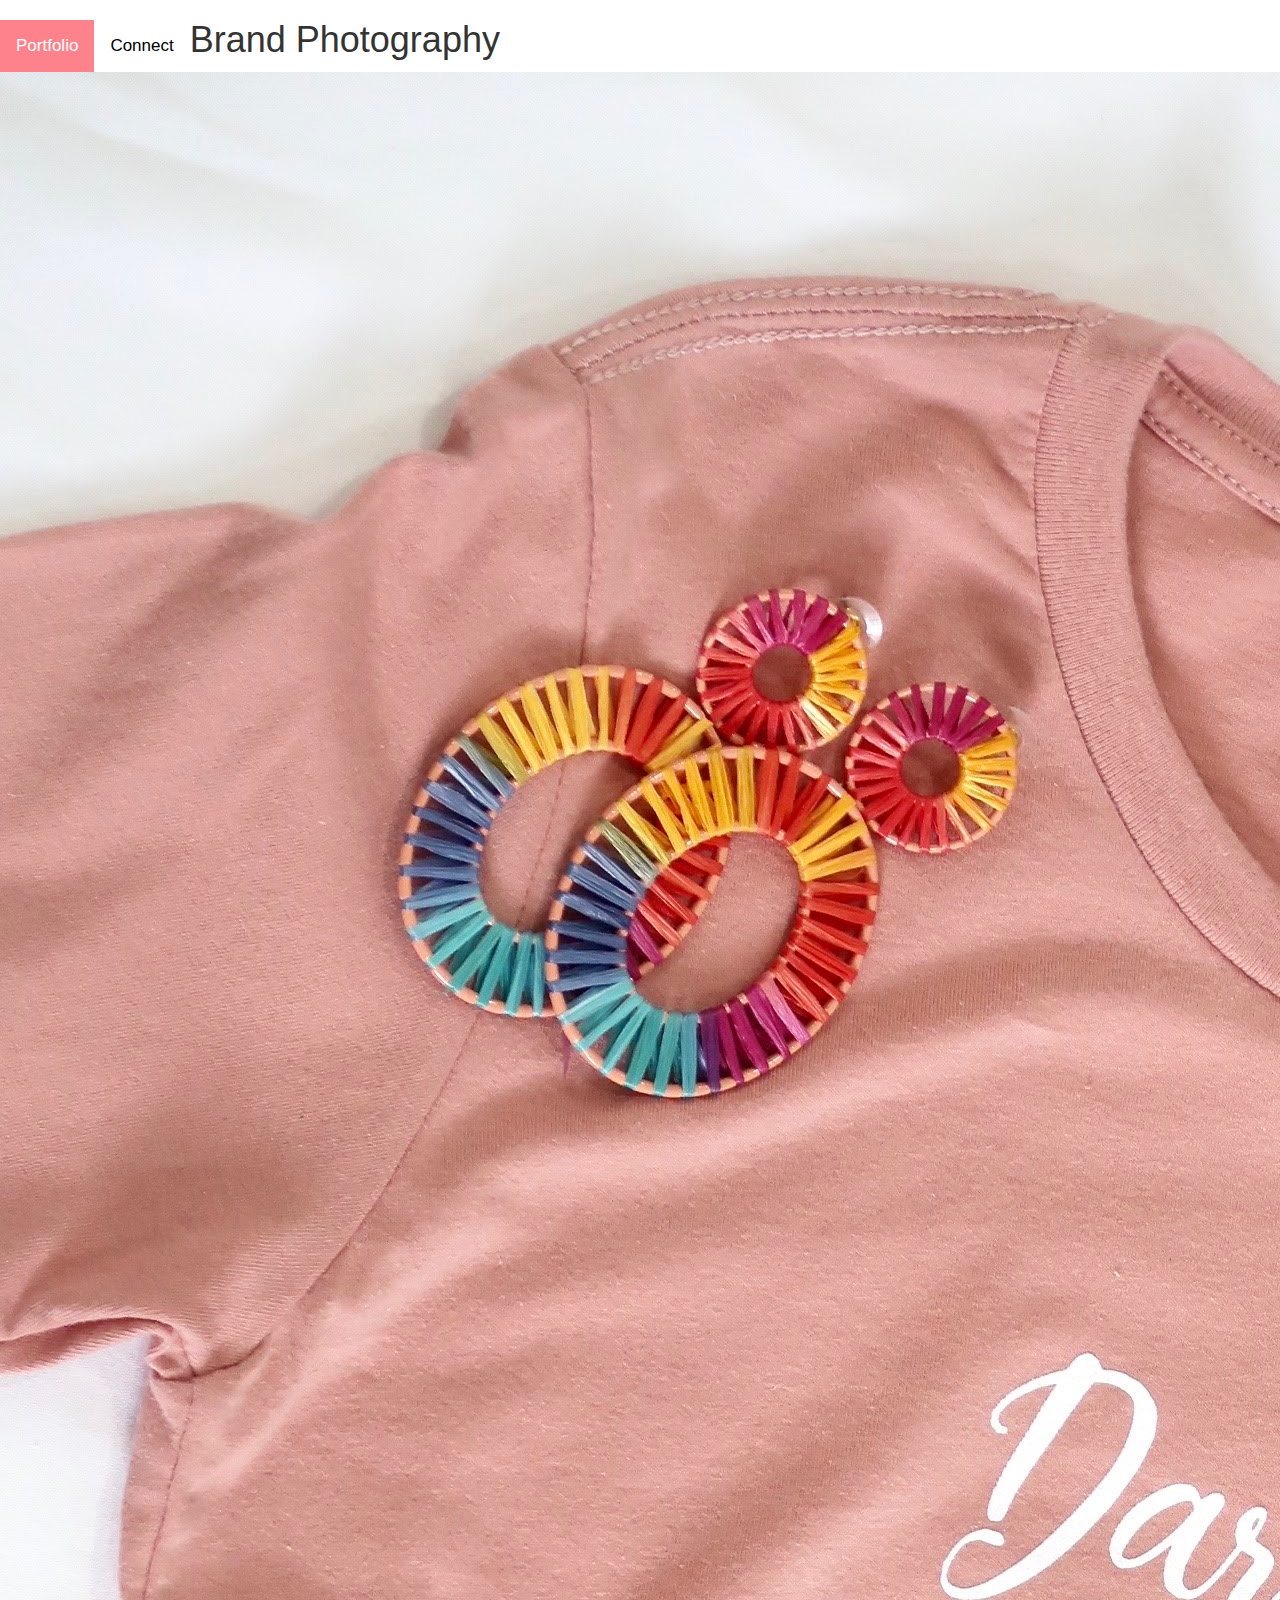
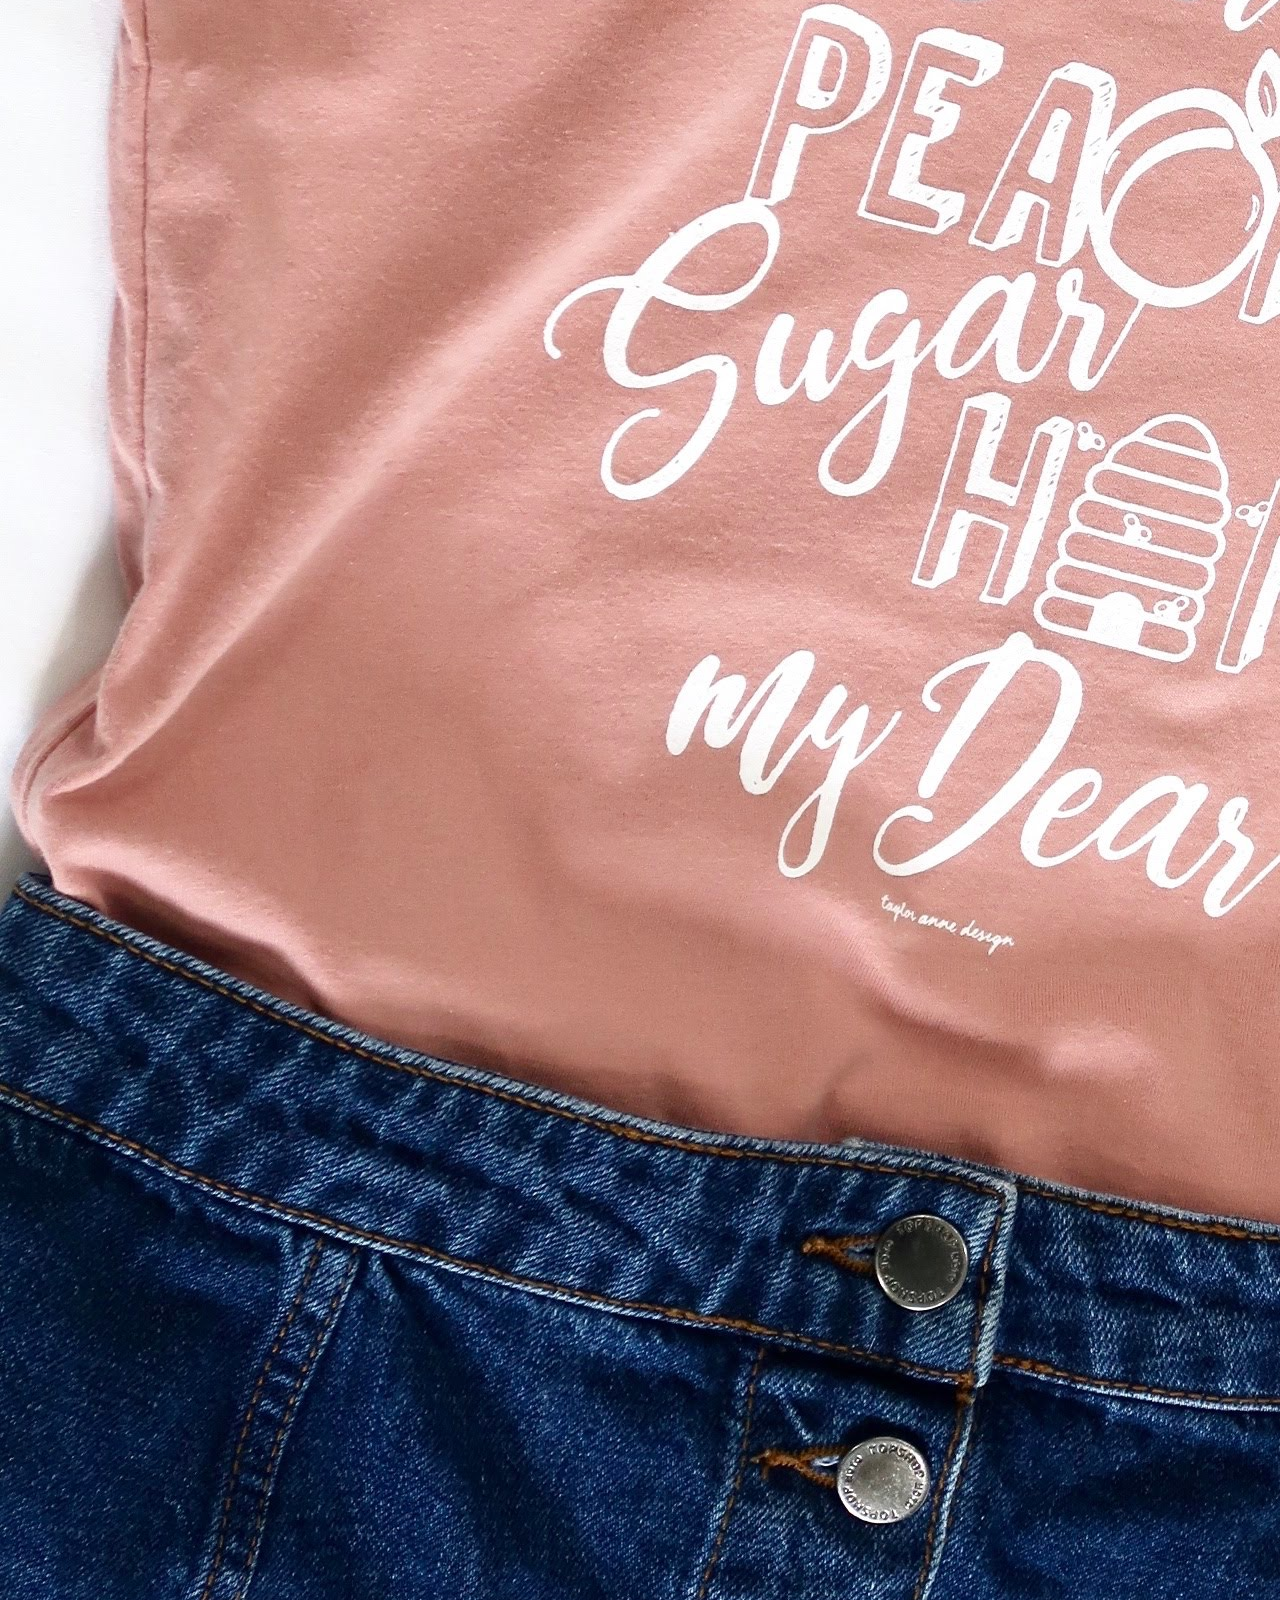
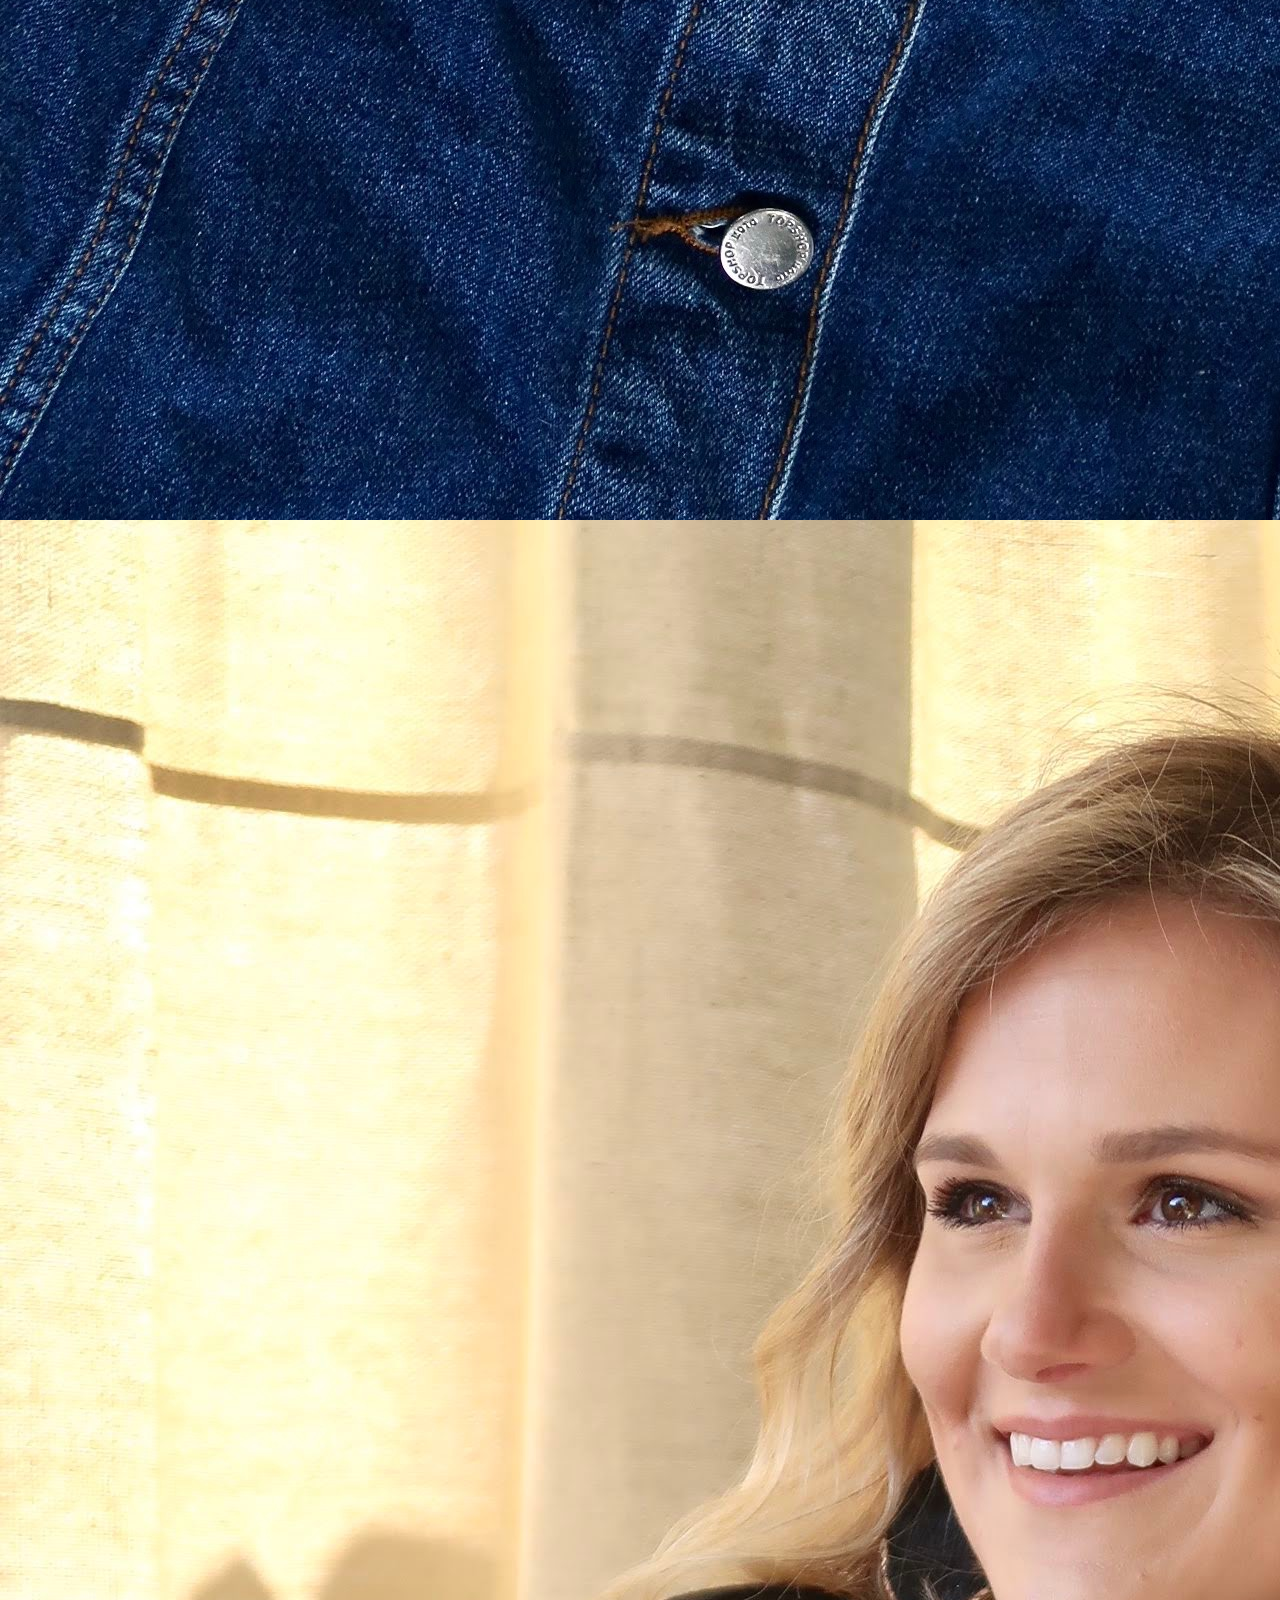
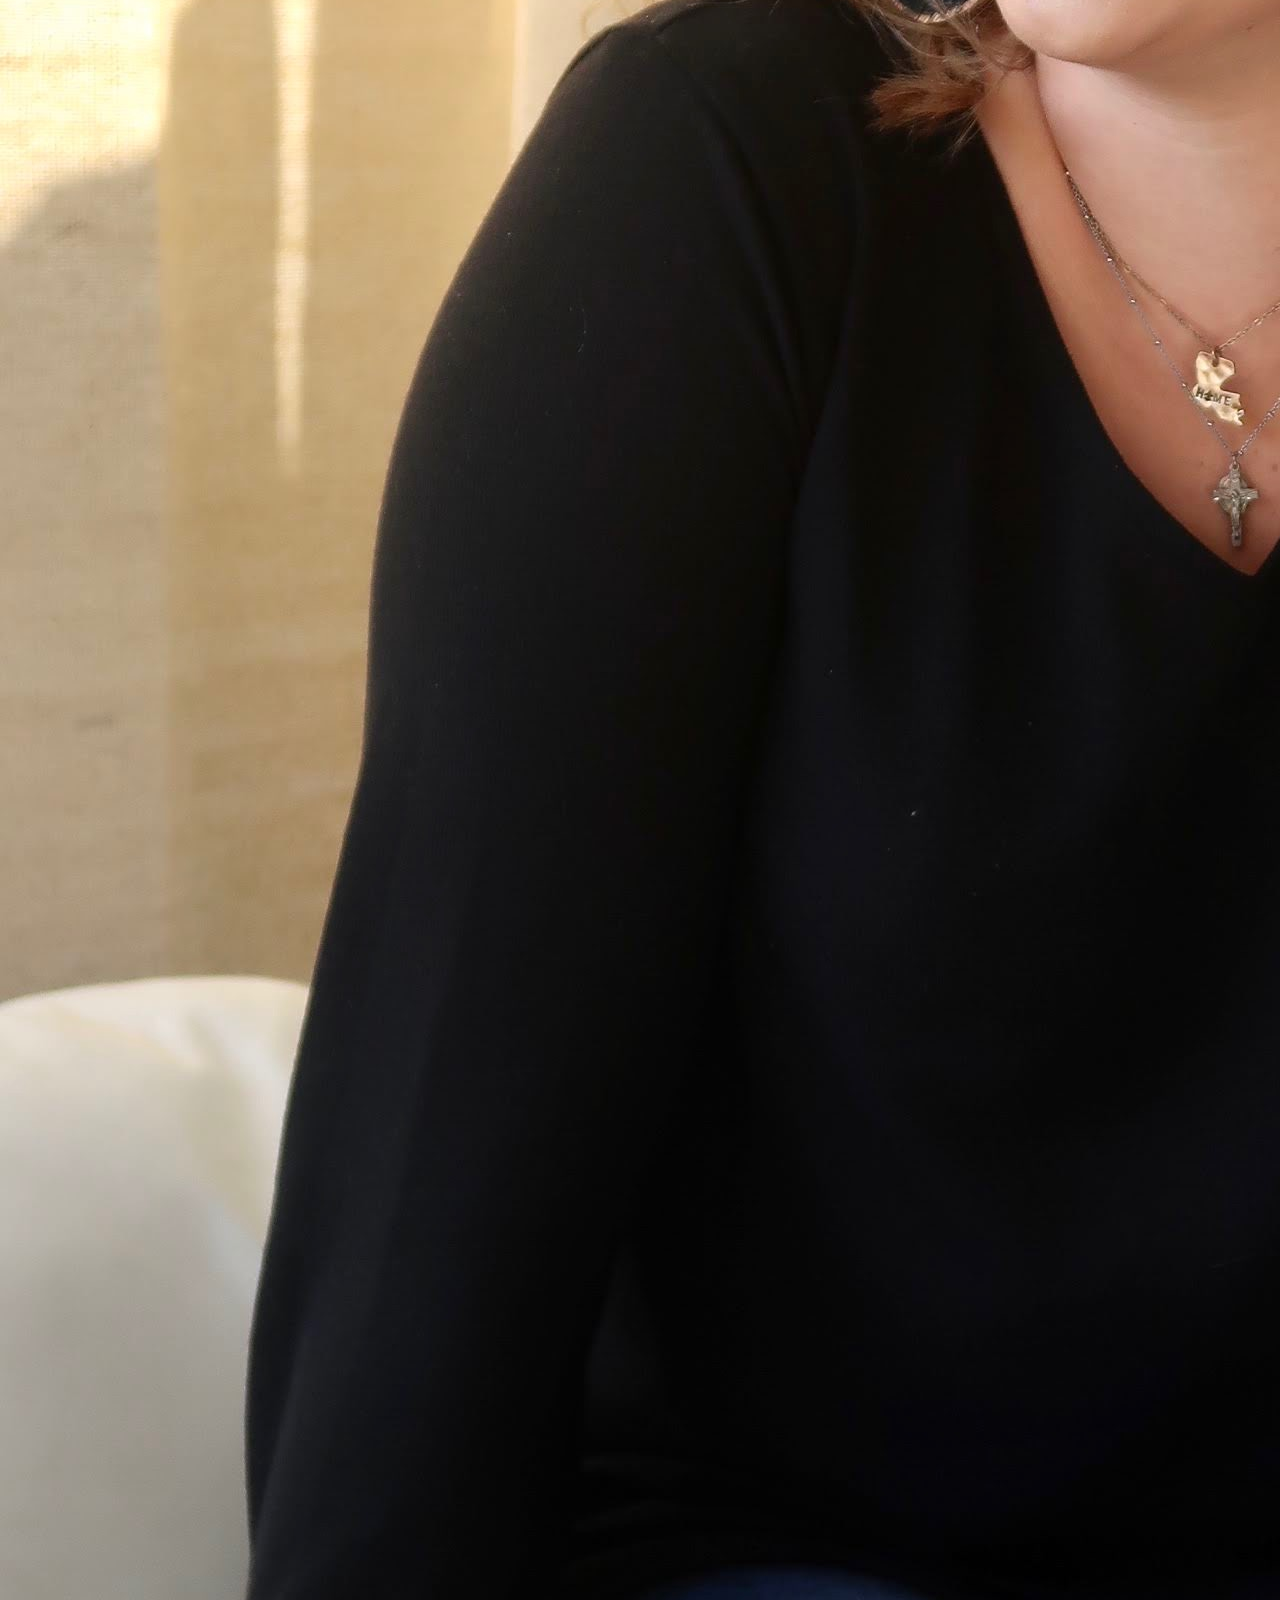
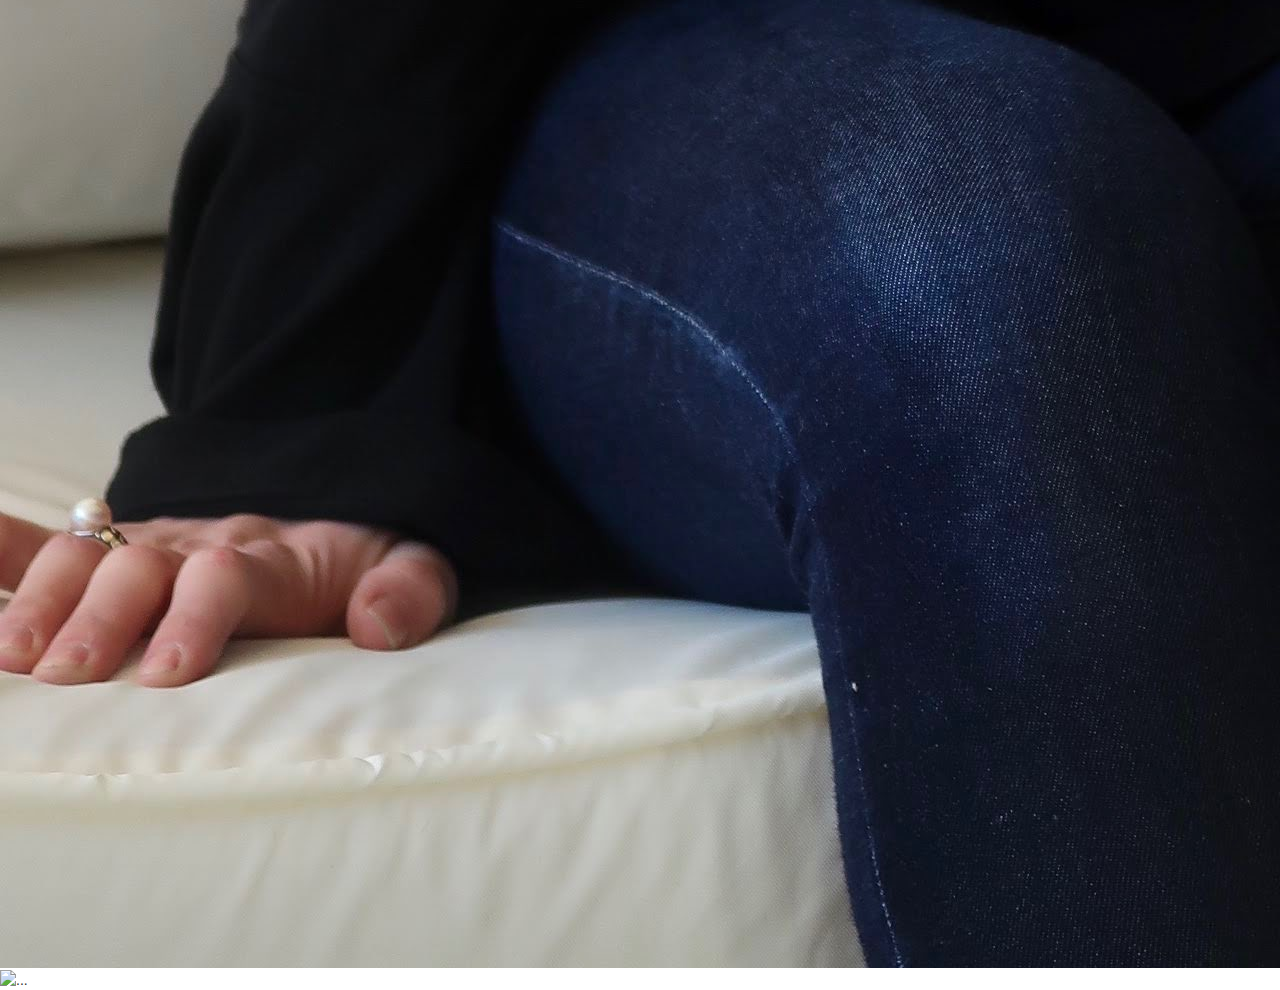
==== brandphoto.html @ 66addbc8 "initial dump" ====
<!DOCTYPE html> 
<html> 
<head> 
	<title> Brand Photography </title>

	<link rel="stylesheet" href="https://maxcdn.bootstrapcdn.com/bootstrap/3.3.7/css/bootstrap.min.css">
<link href="style.css" rel= "stylesheet"> 
<link href="https://fonts.googleapis.com/css?family=Merriweather&display=swap" rel="stylesheet">
<link href="https://fonts.googleapis.com/css?family=Source+Sans+Pro&display=swap" rel="stylesheet">
 
 <link rel="stylesheet" type="text/css" href="style.css">

 	<div class="topnav"> 
  <a class="active" href="index.html">Portfolio</a>
  <a href="contact.html"> Connect</a>
   <!-- <a href="about.html">About</a>-->
</div>
	
	</head>

	<body> 
		<h1> Brand Photography </h1>

	<div class="active" id="carouselExampleFade" class="carousel slide carousel-fade" data-ride="carousel-fade">
  <div class="carousel-inner">
    <div class="carousel-item active">
      <img src="assets/peachtea.jpeg" class="d-block w-100" alt="...">
    </div>
    <div class="carousel-item">
      <img src="assets/tadportrait.jpeg" class="d-block w-100" alt="...">
    </div>
    <div class="carousel-item">
      <img src="..." class="d-block w-100" alt="...">
    </div>
  </div>

  <a class="carousel-control-prev" href="#carouselExampleFade" role="button" data-slide="prev">
    <span class="carousel-control-prev-icon" aria-hidden="true"></span>
    <span class="sr-only">Previous</span>
  </a>
  <a class="carousel-control-next" href="#carouselExampleFade" role="button" data-slide="next">
    <span class="carousel-control-next-icon" aria-hidden="true"></span>
    <span class="sr-only">Next</span>
  </a>
</div>


 <!-- jQuery (necessary for Bootstrap's JavaScript plugins) -->
    <script src="https://ajax.googleapis.com/ajax/libs/jquery/1.11.2/jquery.min.js"></script>
    <!-- Include all compiled plugins (below), or include individual files as needed -->
    <script src="https://maxcdn.bootstrapcdn.com/bootstrap/3.3.2/js/bootstrap.min.js"></script>

</body>
	</html>
---- style.css ----
<link rel="stylesheet" href="https://stackpath.bootstrapcdn.com/bootstrap/4.3.1/css/bootstrap.min.css" integrity="sha384-ggOyR0iXCbMQv3Xipma34MD+dH/1fQ784/j6cY/iJTQUOhcWr7x9JvoRxT2MZw1T" crossorigin="anonymous">

/* Add a black background color to the top navigation */
.topnav {
  background-color: #333;
  overflow: hidden;
}

/* Style the links inside the navigation bar */
.topnav a {
  float: left;
  color:black;
  text-align: center;
  padding: 14px 16px;
  text-decoration: none;
  font-size: 17px;
}

/* Change the color of links on hover */
.topnav a:hover {
  background-color: #ddd;
  color: #FE827C;

}

/* Add a color to the active/current link */
.topnav a.active {
  background-color: #FE828C;
  color: white;
}

#title {
	text-align: left; 
	color: #FE828C;

}

}
h1 {
	font-family: 'Merriweather', 'serif';
	text-align: left;
	
	 }

h2 {
	font-family: 'Merriweather', 'serif';
	text-align: left;
	padding-bottom: 5px;
	text-align left;
	
	 
}

h3 { 
	font-family: 'Source Sans Pro', sans-serif;
	font-size: 20px;
	
 }

h4 {
	font-family: 'Merriweather', 'serif';
	font-size:15px;
	
}


h5 {
	font-family: 'Merriweather', 'serif';
	font-size: 12px;

}


p { 
	font-family: 'Source Sans Pro', sans-serif;
	text-align:left ;
	font-size: 12px;
	padding-bottom:5px;
	


}


hr { 
  display: block;
  margin-top: 0.5em;
  margin-bottom: 0.5em;
  margin-left: auto;
  margin-right: auto;
  border-style: inset;
  border-width: 1px;
  clear:both;
  color:#FE828C;
}




ul {
	font-family: 'Source Sans Pro', sans-serif;
	font-size: 12px;
	padding-bottom: 5px;
}

#img-thumbnail { 
	width: 50px;
	height:50px;
	align-content:right; }

#tadlogo {
	width: 100px;
	height: 100px;
  	


}


#thehostlogo {
	width: 100px;
	height: 100px;
  	display: block;

 	
  	
}


#bnlogo{
	width: 100px;
	height: 100px;
  	display: block;
	

}

.ik {
	
}
#industry {
	
}

.sme {

}

.cs {

}

#social {
	text-align: left;
}

#coding {
	text-align:left;
	]

#examples { 
	text-align: left; }

footer {
	background-color: #FE828C;
	position: absolute;
	width: 100%;
	height: auto;
}

footer ul, 
li {
	display: inline-block;
	list-style: none;
	padding:2%;
	float:right;
}

footer p {
	float: right;
	padding:2%;}

.btn {
	background-color: black;
	padding:10%;
}

.container-fluid { 
	text-align: right;
}

.contactp { 
	text-align: center;
	font-size: 25px; 
	display: inline-block;}



#about_title {
	color:#FE828C;
}
---- style.css ----
<link rel="stylesheet" href="https://stackpath.bootstrapcdn.com/bootstrap/4.3.1/css/bootstrap.min.css" integrity="sha384-ggOyR0iXCbMQv3Xipma34MD+dH/1fQ784/j6cY/iJTQUOhcWr7x9JvoRxT2MZw1T" crossorigin="anonymous">

/* Add a black background color to the top navigation */
.topnav {
  background-color: #333;
  overflow: hidden;
}

/* Style the links inside the navigation bar */
.topnav a {
  float: left;
  color:black;
  text-align: center;
  padding: 14px 16px;
  text-decoration: none;
  font-size: 17px;
}

/* Change the color of links on hover */
.topnav a:hover {
  background-color: #ddd;
  color: #FE827C;

}

/* Add a color to the active/current link */
.topnav a.active {
  background-color: #FE828C;
  color: white;
}

#title {
	text-align: left; 
	color: #FE828C;

}

}
h1 {
	font-family: 'Merriweather', 'serif';
	text-align: left;
	
	 }

h2 {
	font-family: 'Merriweather', 'serif';
	text-align: left;
	padding-bottom: 5px;
	text-align left;
	
	 
}

h3 { 
	font-family: 'Source Sans Pro', sans-serif;
	font-size: 20px;
	
 }

h4 {
	font-family: 'Merriweather', 'serif';
	font-size:15px;
	
}


h5 {
	font-family: 'Merriweather', 'serif';
	font-size: 12px;

}


p { 
	font-family: 'Source Sans Pro', sans-serif;
	text-align:left ;
	font-size: 12px;
	padding-bottom:5px;
	


}


hr { 
  display: block;
  margin-top: 0.5em;
  margin-bottom: 0.5em;
  margin-left: auto;
  margin-right: auto;
  border-style: inset;
  border-width: 1px;
  clear:both;
  color:#FE828C;
}




ul {
	font-family: 'Source Sans Pro', sans-serif;
	font-size: 12px;
	padding-bottom: 5px;
}

#img-thumbnail { 
	width: 50px;
	height:50px;
	align-content:right; }

#tadlogo {
	width: 100px;
	height: 100px;
  	


}


#thehostlogo {
	width: 100px;
	height: 100px;
  	display: block;

 	
  	
}


#bnlogo{
	width: 100px;
	height: 100px;
  	display: block;
	

}

.ik {
	
}
#industry {
	
}

.sme {

}

.cs {

}

#social {
	text-align: left;
}

#coding {
	text-align:left;
	]

#examples { 
	text-align: left; }

footer {
	background-color: #FE828C;
	position: absolute;
	width: 100%;
	height: auto;
}

footer ul, 
li {
	display: inline-block;
	list-style: none;
	padding:2%;
	float:right;
}

footer p {
	float: right;
	padding:2%;}

.btn {
	background-color: black;
	padding:10%;
}

.container-fluid { 
	text-align: right;
}

.contactp { 
	text-align: center;
	font-size: 25px; 
	display: inline-block;}



#about_title {
	color:#FE828C;
}
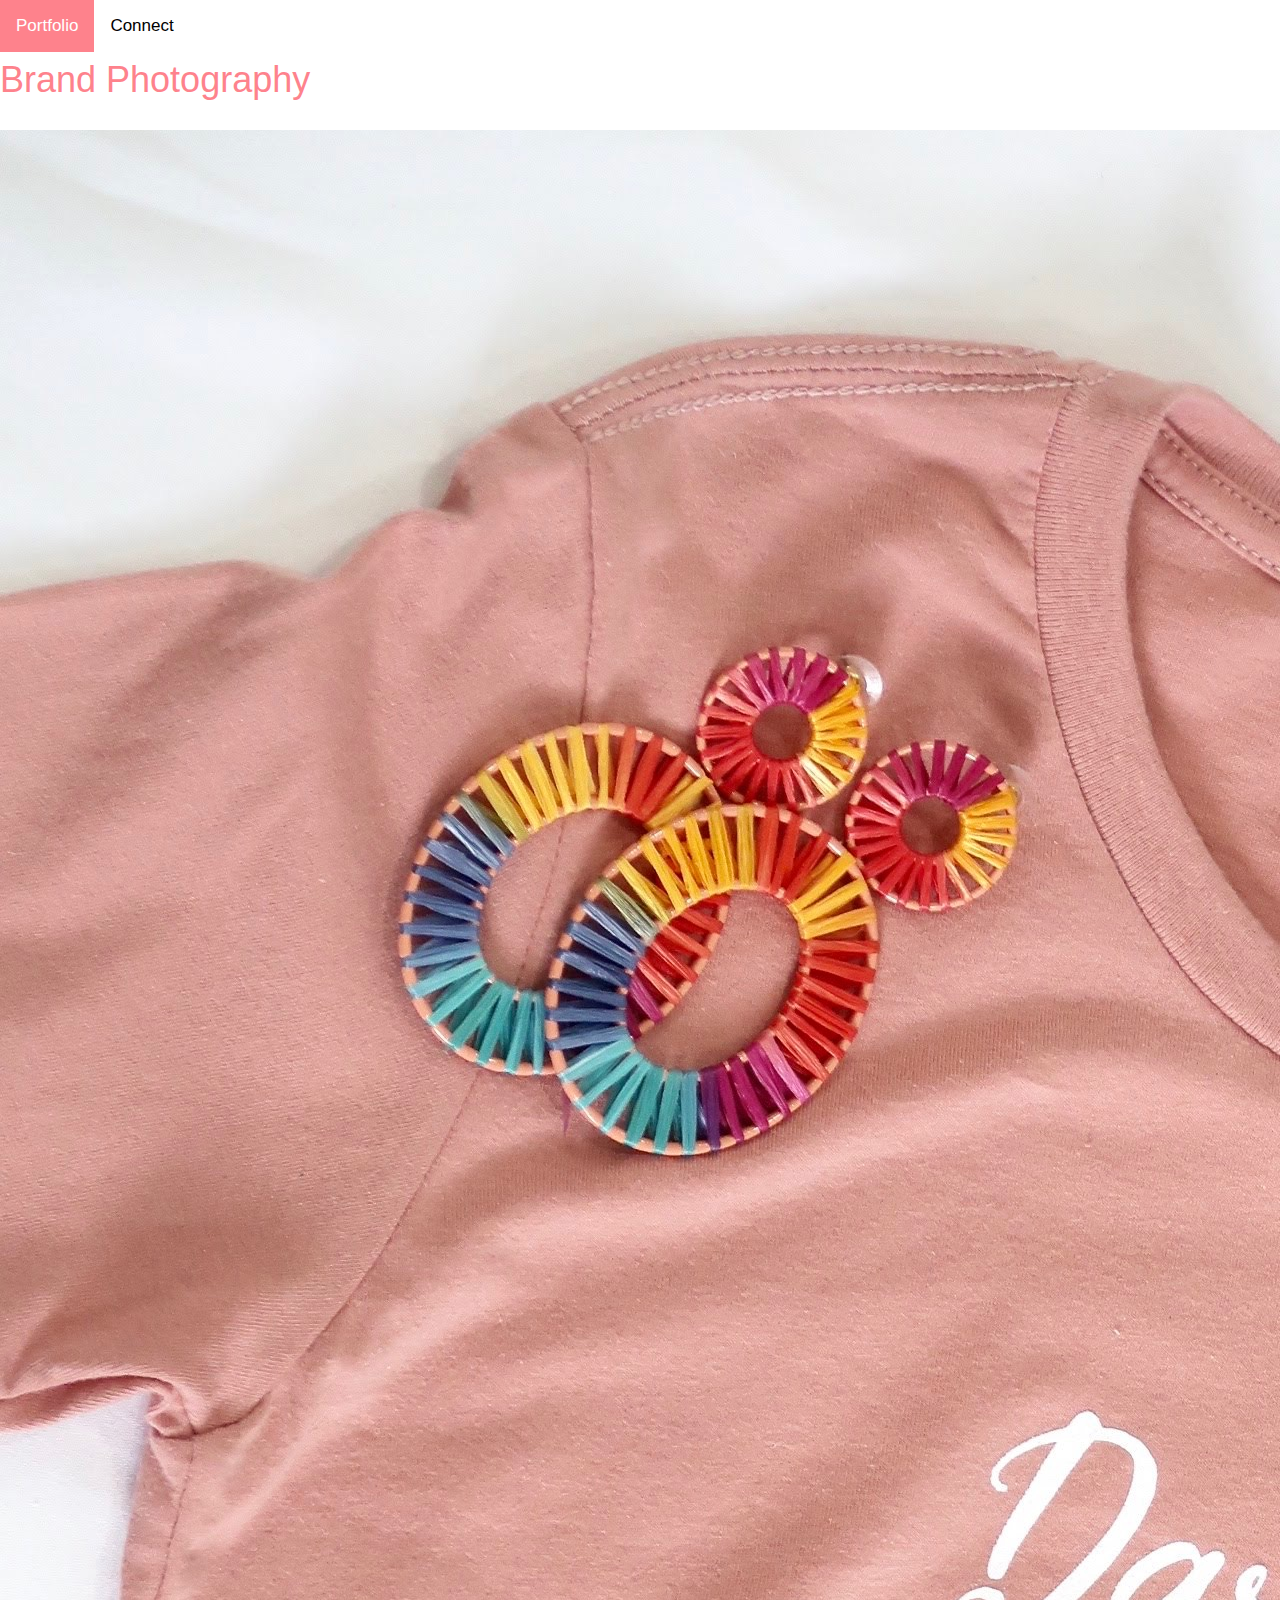
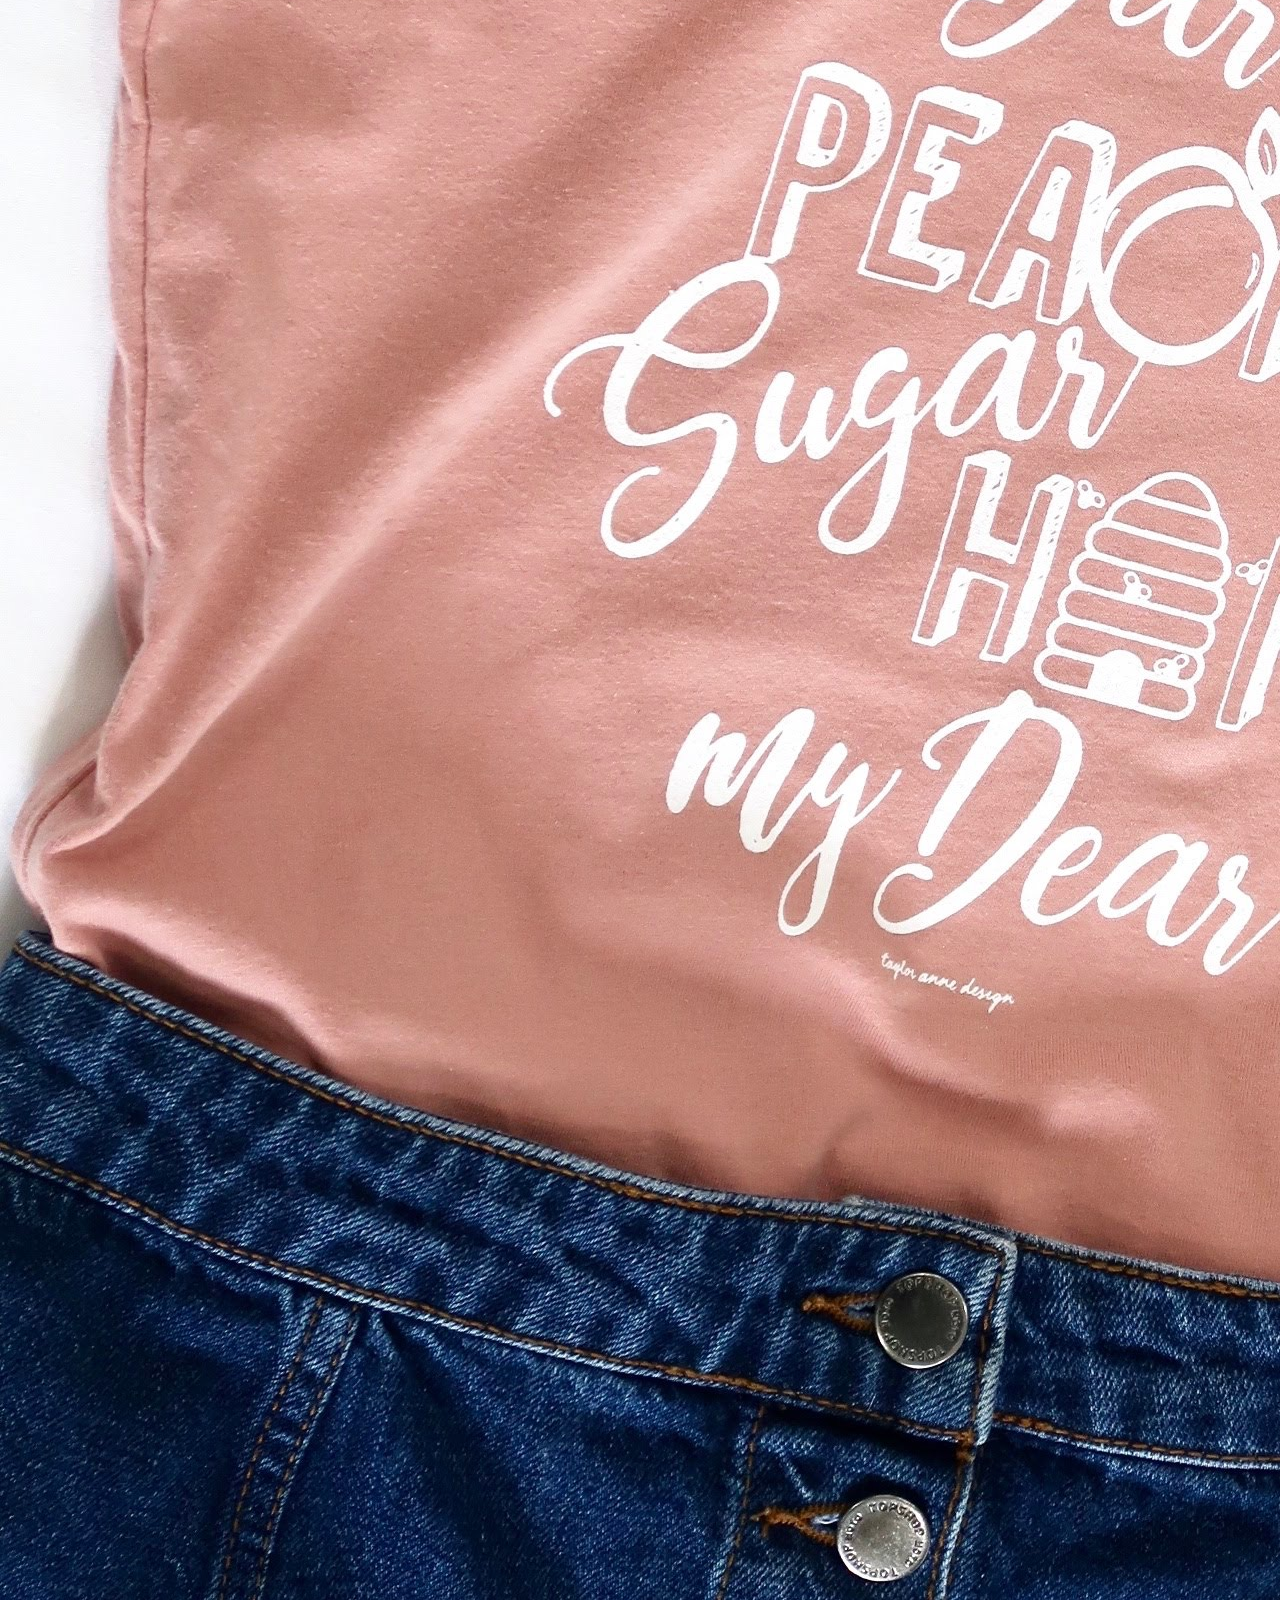
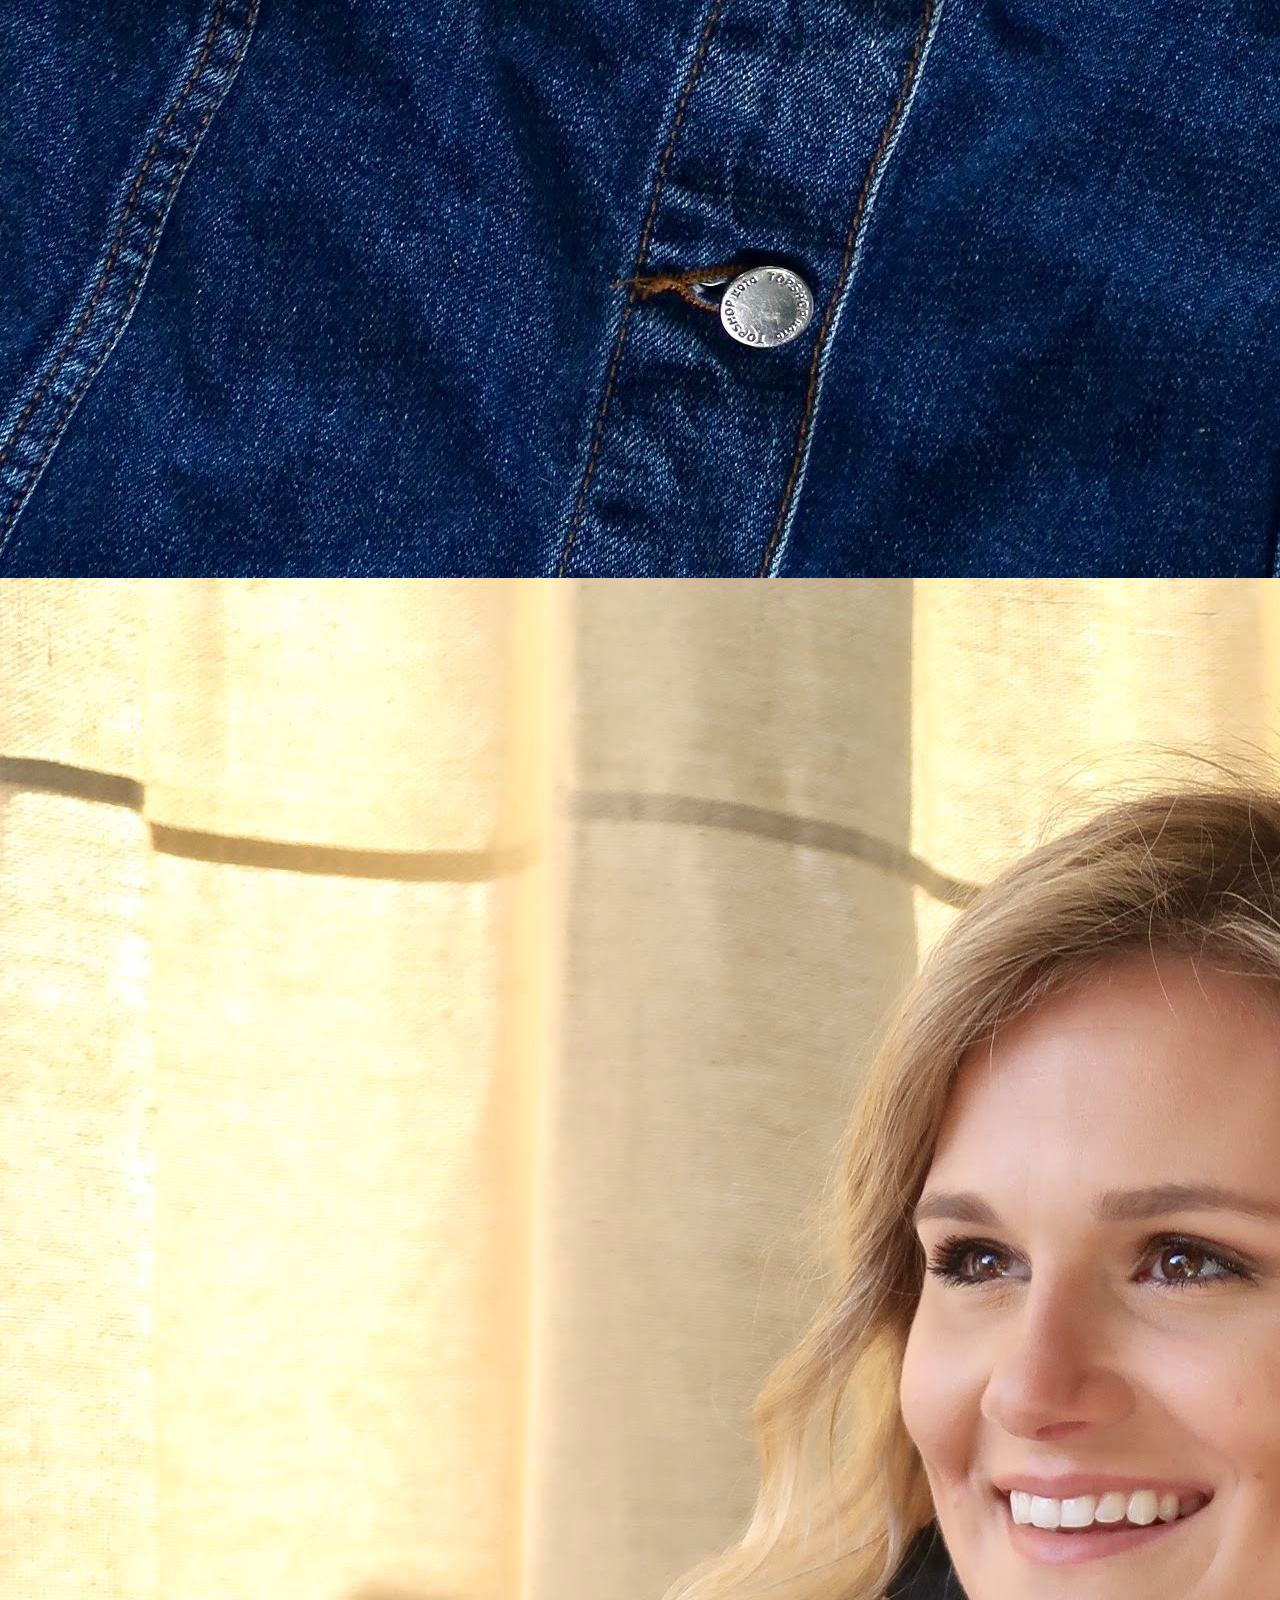
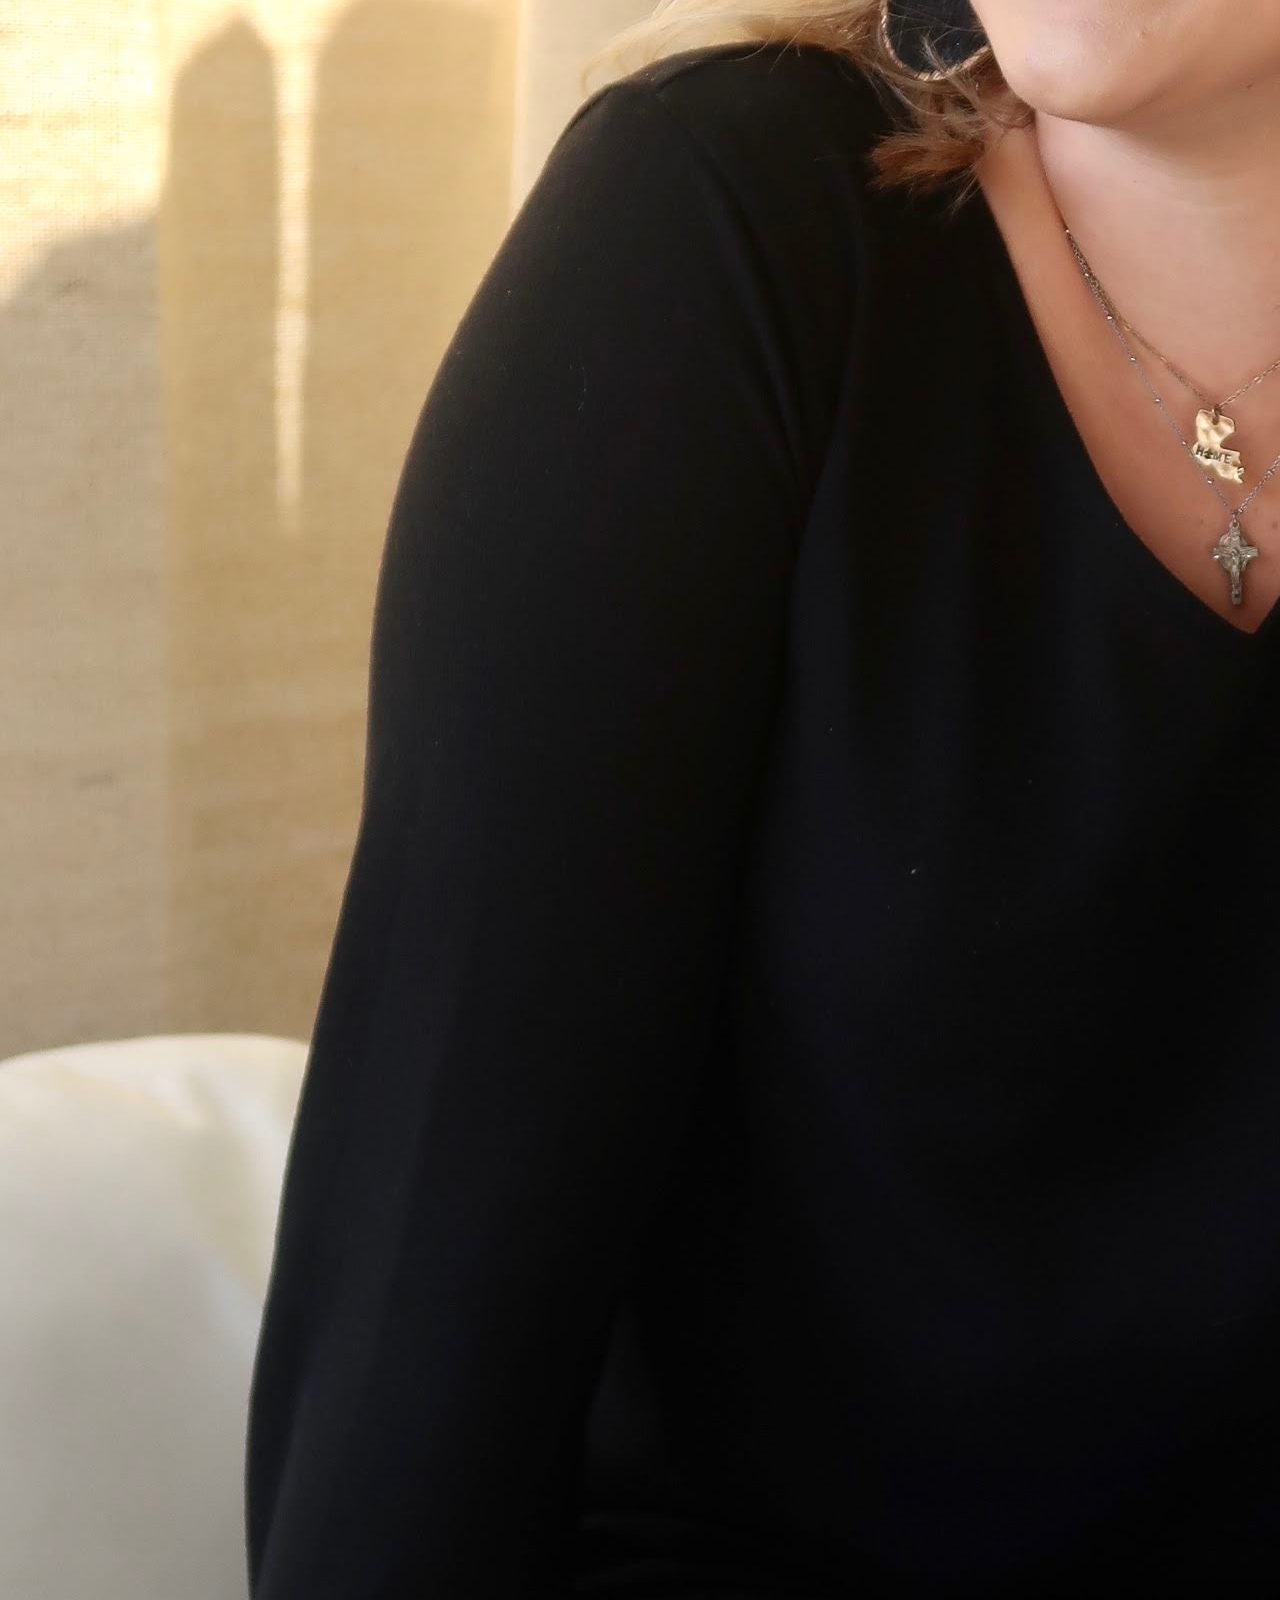
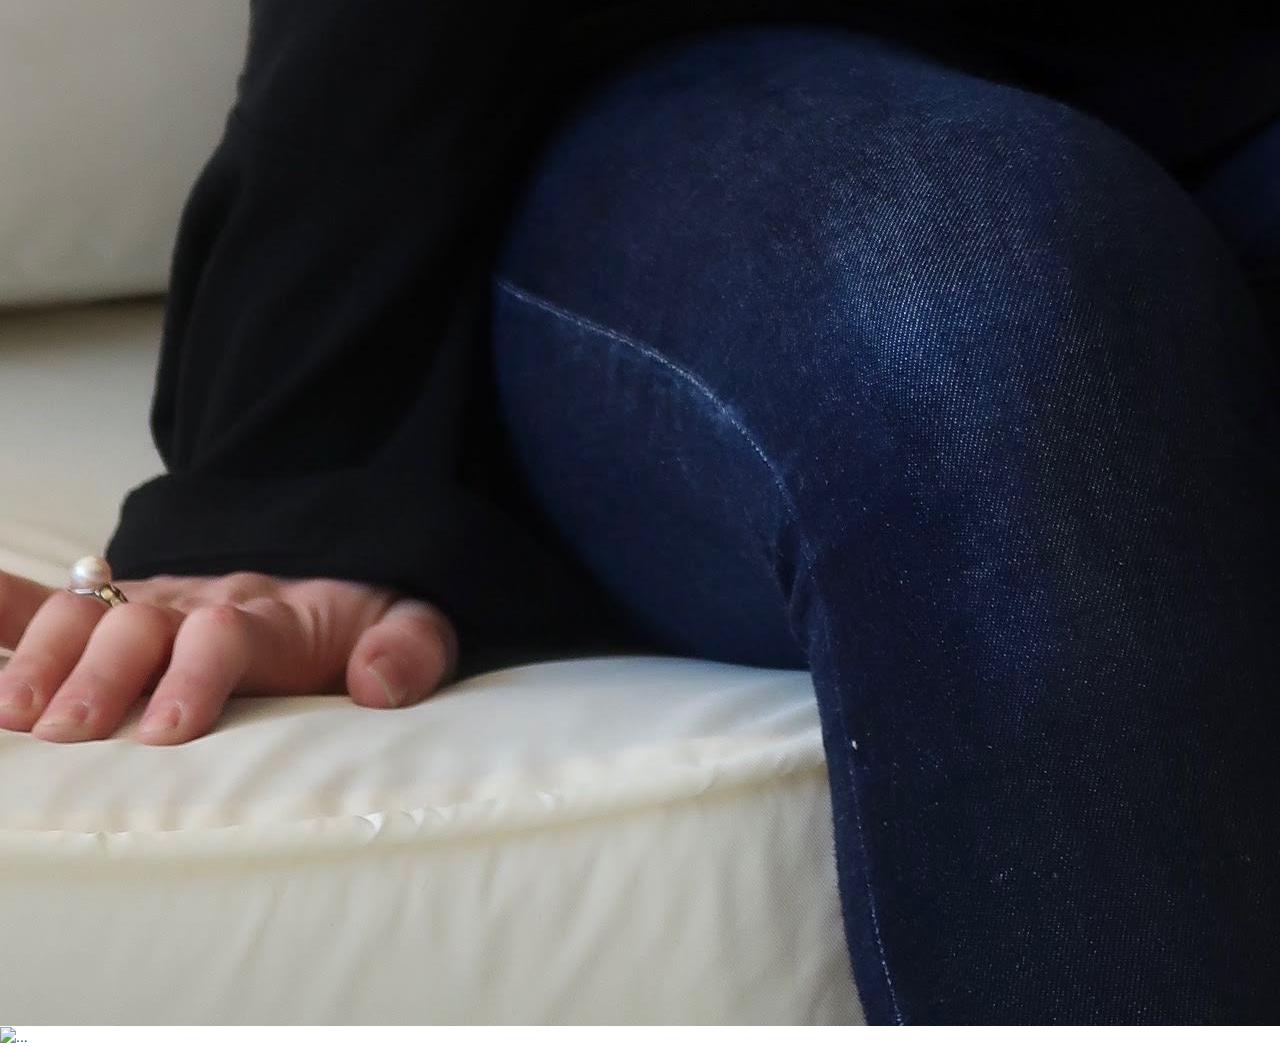
==== commit b8472114: "added test page" ====
--- a/brandphoto.html
+++ b/brandphoto.html
@@ -19,7 +19,11 @@
 	</head>
 
 	<body> 
-		<h1> Brand Photography </h1>
+		<br> 
+		<br>
+		<h1 id="title"> Brand Photography </h1>
+	<br> 
+
 
 	<div class="active" id="carouselExampleFade" class="carousel slide carousel-fade" data-ride="carousel-fade">
   <div class="carousel-inner">
--- a/style.css
+++ b/style.css
@@ -78,7 +78,7 @@
 	text-align:left ;
 	font-size: 12px;
 	padding-bottom:5px;
-	
+
 
 
 }
--- a/style.css
+++ b/style.css
@@ -78,7 +78,7 @@
 	text-align:left ;
 	font-size: 12px;
 	padding-bottom:5px;
-	
+
 
 
 }
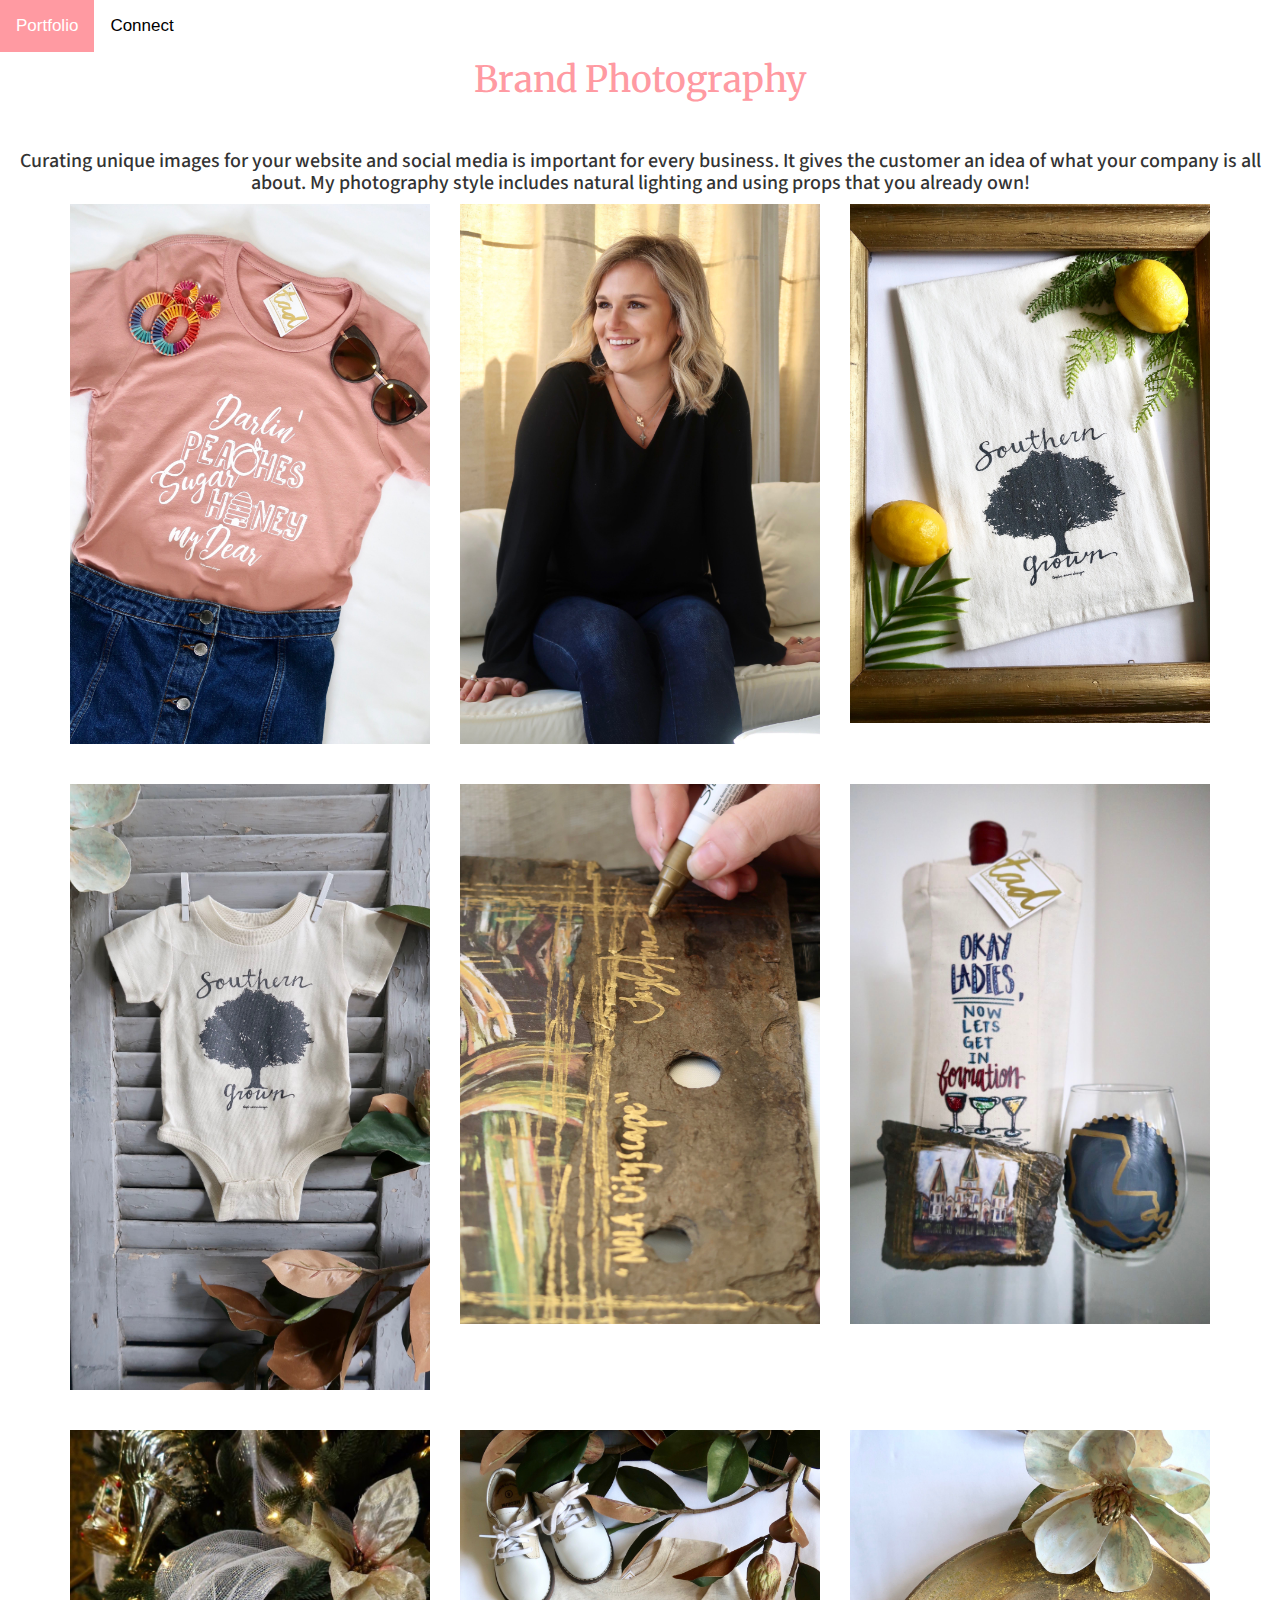
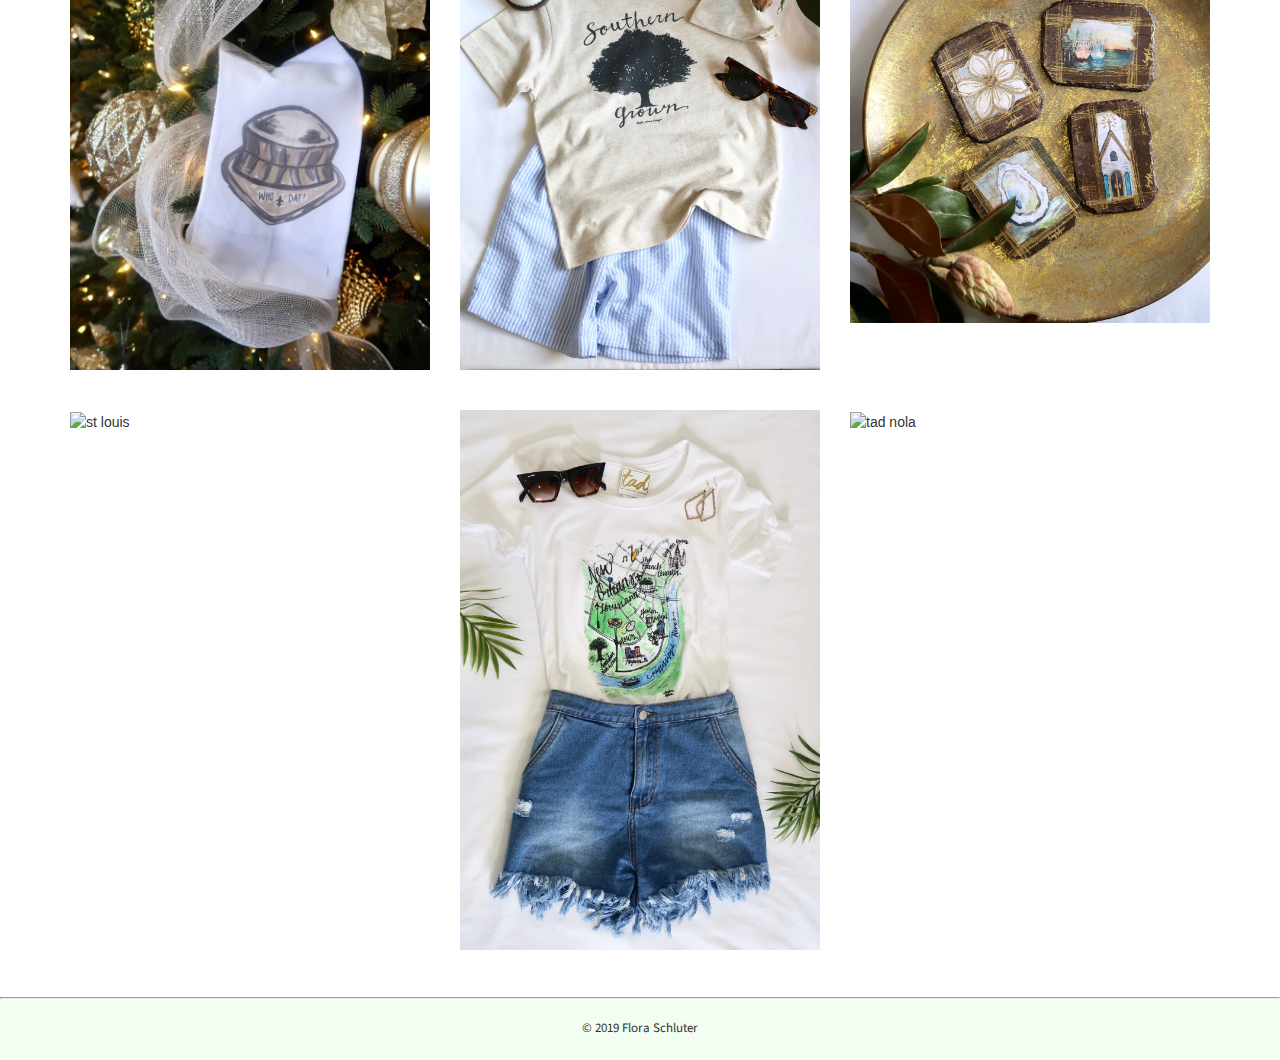
==== commit 63a96304: "presentation" ====
--- a/brandphoto.html
+++ b/brandphoto.html
@@ -23,20 +23,123 @@
 		<br>
 		<h1 id="title"> Brand Photography </h1>
 	<br> 
+<h3> Curating unique images for your website and social media is important for every business. It gives the customer an idea of what your company is all about. My photography style includes natural lighting and using props that you already own! </h3>
+
+<div class="container">
+	<div class="row">
+		<div class="col-sm-4">
+			
+			
+
+	<!--<div id="carouselExampleFade" class="carousel slide carousel-fade" data-ride="carousel-fade">-->
+
+		<!-- indicators dot nav --> 
+
+		<!-- wrapper for slides --> 
+  <!--<div class="carousel-inner" role="listbox">
+	<div class="carousel-item active">-->
+
+      <img src="assets/peachtea.jpeg" class="d-block w-100" alt="peachtea" style="width:100%">
+
+    </div>
 
 
-	<div class="active" id="carouselExampleFade" class="carousel slide carousel-fade" data-ride="carousel-fade">
-  <div class="carousel-inner">
-    <div class="carousel-item active">
-      <img src="assets/peachtea.jpeg" class="d-block w-100" alt="...">
+<div class="col-sm-4">
+    <!--<div class="carousel-item">-->
+      <img src="assets/tadportrait.jpeg" class="d-block w-100" alt="tadportrait" style="width:100%">
     </div>
-    <div class="carousel-item">
-      <img src="assets/tadportrait.jpeg" class="d-block w-100" alt="...">
+
+
+<div class="col-sm-4">
+   <!-- <div class="carousel-item">-->
+      <img src="assets/lemonsquare.jpeg" class="d-block w-100" alt="lemon square" style="width:100%">
     </div>
-    <div class="carousel-item">
-      <img src="..." class="d-block w-100" alt="...">
+
+<br> <br> 
+</div>
+
+<br> <br>
+
+
+<div class="row">
+
+<div class="col-sm-4">
+<!--<div class="carousel-item">-->
+
+	<img src="assets/southernonesie.jpeg" class="d-block w-100" alt="southern onesie" style="width:100%">
+
+      
     </div>
+
+<div class="col-sm-4">
+   <!-- <div class="carousel-item">-->
+      <img src="assets/tadsign.jpeg" class="d-block w-100" alt="tad sign" style="width:100%">
+</div>
+ 
+    <div class="col-sm-4">
+
+    <!--<div class="carousel-item">-->
+    	<img src="assets/wineset.jpeg" class="d-block w-100" alt="wineset" style="width:100%">
+      
+         </div>
+    <br> <br> 
+</div>
+
+<br> <br>
+
+    
+
+ <div class="row">
+<div class="col-sm-4">
+    <!--<div class="carousel-item">-->
+      <img src="assets/whodatxmas.JPG" class="d-block w-100" alt="who dat xmas" style="width:100%">
+    </div>
+
+
+<div class="col-sm-4">
+   <!-- <div class="carousel-item">-->
+   <img src="assets/southernboy.jpeg" class="d-block w-100" alt="southern boy" style="width:100%">   
+</div>
+
+
+<div class="col-sm-4">
+   <!-- <div class="carousel-item">-->
+
+      <img src="assets/southerncoasters.jpeg" class="d-block w-100" alt="southern coasters" style="width:100%">
+    </div>
+    
+
+    <br> <br> 
+</div>
+
+<br> <br>
+
+<div class="row">
+
+    <div class="col-sm-4">
+
+   <!-- <div class="carousel-item">-->
+      <img src="assets/stlouis.jpg" class="d-block w-100" alt="st louis" style="width:100%">
+    </div>
+
+
+<div class="col-sm-4">
+    <!--<div class="carousel-item">-->
+      <img src="assets/nolamaptee.jpeg" class="d-block w-100" alt="nola map tee" style="width:100%">
   </div>
+
+      <div class="col-sm-4">
+    <!--<div class="carousel-item">-->
+      <img src="assets/tadnola.jpg" class="d-block w-100" alt="tad nola" style="width:100%">
+    </div>
+    <br> <br> 
+</div>
+
+<br> <br>
+
+
+
+
 
   <a class="carousel-control-prev" href="#carouselExampleFade" role="button" data-slide="prev">
     <span class="carousel-control-prev-icon" aria-hidden="true"></span>
@@ -54,6 +157,17 @@
     <!-- Include all compiled plugins (below), or include individual files as needed -->
     <script src="https://maxcdn.bootstrapcdn.com/bootstrap/3.3.2/js/bootstrap.min.js"></script>
 
+
+	    <section class=footsec>
+ <div class="block_1"></div> <hr/>
+
+<footer class="container-fluid">
+  <p> &copy; 2019 Flora Schluter </p>
+
+
+
+</footer>
+</section>
 </body>
-	</html>
+</html>
 
--- a/style.css
+++ b/style.css
@@ -1,12 +1,11 @@
 
 
-<link rel="stylesheet" href="https://stackpath.bootstrapcdn.com/bootstrap/4.3.1/css/bootstrap.min.css" integrity="sha384-ggOyR0iXCbMQv3Xipma34MD+dH/1fQ784/j6cY/iJTQUOhcWr7x9JvoRxT2MZw1T" crossorigin="anonymous">
-
-/* Add a black background color to the top navigation */
+
+/* Add a black background color to the top navigation 
 .topnav {
   background-color: #333;
   overflow: hidden;
-}
+}*/
 
 /* Style the links inside the navigation bar */
 .topnav a {
@@ -21,26 +20,37 @@
 /* Change the color of links on hover */
 .topnav a:hover {
   background-color: #ddd;
-  color: #FE827C;
+  color: #FF9AA2;
 
 }
 
 /* Add a color to the active/current link */
 .topnav a.active {
-  background-color: #FE828C;
+  background-color: #FF9AA2;
   color: white;
 }
 
+.jumbotron {
+	background-color: #f2fef2;
+}
 #title {
-	text-align: left; 
-	color: #FE828C;
-
-}
-
-}
+	text-align: center; 
+	color: #FF9AA2;
+
+}
+.display-4{
+	text-align: center;
+}
+
+.lead {
+	text-align: center;
+	
+}
+
+
 h1 {
 	font-family: 'Merriweather', 'serif';
-	text-align: left;
+	text-align: center;
 	
 	 }
 
@@ -48,7 +58,9 @@
 	font-family: 'Merriweather', 'serif';
 	text-align: left;
 	padding-bottom: 5px;
-	text-align left;
+	color: #FF9AA2;
+	font-size: 25px;
+	text-align:center;
 	
 	 
 }
@@ -56,30 +68,37 @@
 h3 { 
 	font-family: 'Source Sans Pro', sans-serif;
 	font-size: 20px;
+	text-align:center;
+	
 	
  }
 
 h4 {
 	font-family: 'Merriweather', 'serif';
 	font-size:15px;
+	text-align:center;
+
 	
 }
 
 
 h5 {
 	font-family: 'Merriweather', 'serif';
-	font-size: 12px;
-
+	font-size: 15px;
+	text-align:center;
+}
+
+h6 {
+	text-align: center;
+	font-size:13px;
 }
 
 
 p { 
 	font-family: 'Source Sans Pro', sans-serif;
-	text-align:left ;
-	font-size: 12px;
+	text-align:center ;
+	font-size: 13px;
 	padding-bottom:5px;
-
-
 
 }
 
@@ -93,7 +112,7 @@
   border-style: inset;
   border-width: 1px;
   clear:both;
-  color:#FE828C;
+  color: #B5EAD7;
 }
 
 
@@ -101,21 +120,19 @@
 
 ul {
 	font-family: 'Source Sans Pro', sans-serif;
-	font-size: 12px;
+	font-size: 14px;
 	padding-bottom: 5px;
-}
-
-#img-thumbnail { 
-	width: 50px;
-	height:50px;
-	align-content:right; }
+	text-align: center;
+	list-style-position: inside;
+	
+}
+
 
 #tadlogo {
 	width: 100px;
 	height: 100px;
-  	
-
-
+  	display:block;
+  	margin:auto;
 }
 
 
@@ -123,9 +140,8 @@
 	width: 100px;
 	height: 100px;
   	display: block;
-
- 	
-  	
+  	margin:auto;
+	
 }
 
 
@@ -133,76 +149,80 @@
 	width: 100px;
 	height: 100px;
   	display: block;
-	
-
-}
-
-.ik {
-	
-}
-#industry {
-	
-}
-
-.sme {
-
-}
-
-.cs {
-
-}
-
-#social {
-	text-align: left;
-}
-
-#coding {
-	text-align:left;
-	]
-
-#examples { 
-	text-align: left; }
-
-footer {
-	background-color: #FE828C;
-	position: absolute;
-	width: 100%;
-	height: auto;
-}
-
-footer ul, 
-li {
-	display: inline-block;
-	list-style: none;
-	padding:2%;
-	float:right;
-}
+  	margin:auto;
+
+}
+
+.socialhead {
+	font-size: 30px;
+}
+
+
 
 footer p {
-	float: right;
-	padding:2%;}
-
-.btn {
-	background-color: black;
+	float: center;
+	padding:1%;}
+
+.order-button {
 	padding:10%;
-}
-
-.container-fluid { 
-	text-align: right;
-}
+	text-align:center;
+	
+}
+/*.container-fluid { 
+	text-align: right; */
+} 
 
 .contactp { 
 	text-align: center;
 	font-size: 25px; 
 	display: inline-block;}
 
-
-
-#about_title {
-	color:#FE828C;
-}
-
-
-
-
-
+#tad1 {
+	width: 350px;
+	height: 500px;
+
+
+}
+
+
+#host1 {
+	width:350px;
+	height:500px;
+}
+
+
+
+.footsec {
+	background-color: #f2fef2;
+}
+
+#excamplesec {
+	margin:auto;
+}
+
+#industry {
+	margin:center;
+
+}
+
+.sme {
+	margin: center;
+}
+
+#coding {
+	margin: center;
+}
+
+.carousel-fade {
+
+}
+
+.form-group {
+	font-family:'Merriweather', 'serif';
+}
+
+.btn-default {
+	text-align: center;
+}
+
+
--- a/style.css
+++ b/style.css
@@ -1,12 +1,11 @@
 
 
-<link rel="stylesheet" href="https://stackpath.bootstrapcdn.com/bootstrap/4.3.1/css/bootstrap.min.css" integrity="sha384-ggOyR0iXCbMQv3Xipma34MD+dH/1fQ784/j6cY/iJTQUOhcWr7x9JvoRxT2MZw1T" crossorigin="anonymous">
-
-/* Add a black background color to the top navigation */
+
+/* Add a black background color to the top navigation 
 .topnav {
   background-color: #333;
   overflow: hidden;
-}
+}*/
 
 /* Style the links inside the navigation bar */
 .topnav a {
@@ -21,26 +20,37 @@
 /* Change the color of links on hover */
 .topnav a:hover {
   background-color: #ddd;
-  color: #FE827C;
+  color: #FF9AA2;
 
 }
 
 /* Add a color to the active/current link */
 .topnav a.active {
-  background-color: #FE828C;
+  background-color: #FF9AA2;
   color: white;
 }
 
+.jumbotron {
+	background-color: #f2fef2;
+}
 #title {
-	text-align: left; 
-	color: #FE828C;
-
-}
-
-}
+	text-align: center; 
+	color: #FF9AA2;
+
+}
+.display-4{
+	text-align: center;
+}
+
+.lead {
+	text-align: center;
+	
+}
+
+
 h1 {
 	font-family: 'Merriweather', 'serif';
-	text-align: left;
+	text-align: center;
 	
 	 }
 
@@ -48,7 +58,9 @@
 	font-family: 'Merriweather', 'serif';
 	text-align: left;
 	padding-bottom: 5px;
-	text-align left;
+	color: #FF9AA2;
+	font-size: 25px;
+	text-align:center;
 	
 	 
 }
@@ -56,30 +68,37 @@
 h3 { 
 	font-family: 'Source Sans Pro', sans-serif;
 	font-size: 20px;
+	text-align:center;
+	
 	
  }
 
 h4 {
 	font-family: 'Merriweather', 'serif';
 	font-size:15px;
+	text-align:center;
+
 	
 }
 
 
 h5 {
 	font-family: 'Merriweather', 'serif';
-	font-size: 12px;
-
+	font-size: 15px;
+	text-align:center;
+}
+
+h6 {
+	text-align: center;
+	font-size:13px;
 }
 
 
 p { 
 	font-family: 'Source Sans Pro', sans-serif;
-	text-align:left ;
-	font-size: 12px;
+	text-align:center ;
+	font-size: 13px;
 	padding-bottom:5px;
-
-
 
 }
 
@@ -93,7 +112,7 @@
   border-style: inset;
   border-width: 1px;
   clear:both;
-  color:#FE828C;
+  color: #B5EAD7;
 }
 
 
@@ -101,21 +120,19 @@
 
 ul {
 	font-family: 'Source Sans Pro', sans-serif;
-	font-size: 12px;
+	font-size: 14px;
 	padding-bottom: 5px;
-}
-
-#img-thumbnail { 
-	width: 50px;
-	height:50px;
-	align-content:right; }
+	text-align: center;
+	list-style-position: inside;
+	
+}
+
 
 #tadlogo {
 	width: 100px;
 	height: 100px;
-  	
-
-
+  	display:block;
+  	margin:auto;
 }
 
 
@@ -123,9 +140,8 @@
 	width: 100px;
 	height: 100px;
   	display: block;
-
- 	
-  	
+  	margin:auto;
+	
 }
 
 
@@ -133,76 +149,80 @@
 	width: 100px;
 	height: 100px;
   	display: block;
-	
-
-}
-
-.ik {
-	
-}
-#industry {
-	
-}
-
-.sme {
-
-}
-
-.cs {
-
-}
-
-#social {
-	text-align: left;
-}
-
-#coding {
-	text-align:left;
-	]
-
-#examples { 
-	text-align: left; }
-
-footer {
-	background-color: #FE828C;
-	position: absolute;
-	width: 100%;
-	height: auto;
-}
-
-footer ul, 
-li {
-	display: inline-block;
-	list-style: none;
-	padding:2%;
-	float:right;
-}
+  	margin:auto;
+
+}
+
+.socialhead {
+	font-size: 30px;
+}
+
+
 
 footer p {
-	float: right;
-	padding:2%;}
-
-.btn {
-	background-color: black;
+	float: center;
+	padding:1%;}
+
+.order-button {
 	padding:10%;
-}
-
-.container-fluid { 
-	text-align: right;
-}
+	text-align:center;
+	
+}
+/*.container-fluid { 
+	text-align: right; */
+} 
 
 .contactp { 
 	text-align: center;
 	font-size: 25px; 
 	display: inline-block;}
 
-
-
-#about_title {
-	color:#FE828C;
-}
-
-
-
-
-
+#tad1 {
+	width: 350px;
+	height: 500px;
+
+
+}
+
+
+#host1 {
+	width:350px;
+	height:500px;
+}
+
+
+
+.footsec {
+	background-color: #f2fef2;
+}
+
+#excamplesec {
+	margin:auto;
+}
+
+#industry {
+	margin:center;
+
+}
+
+.sme {
+	margin: center;
+}
+
+#coding {
+	margin: center;
+}
+
+.carousel-fade {
+
+}
+
+.form-group {
+	font-family:'Merriweather', 'serif';
+}
+
+.btn-default {
+	text-align: center;
+}
+
+
